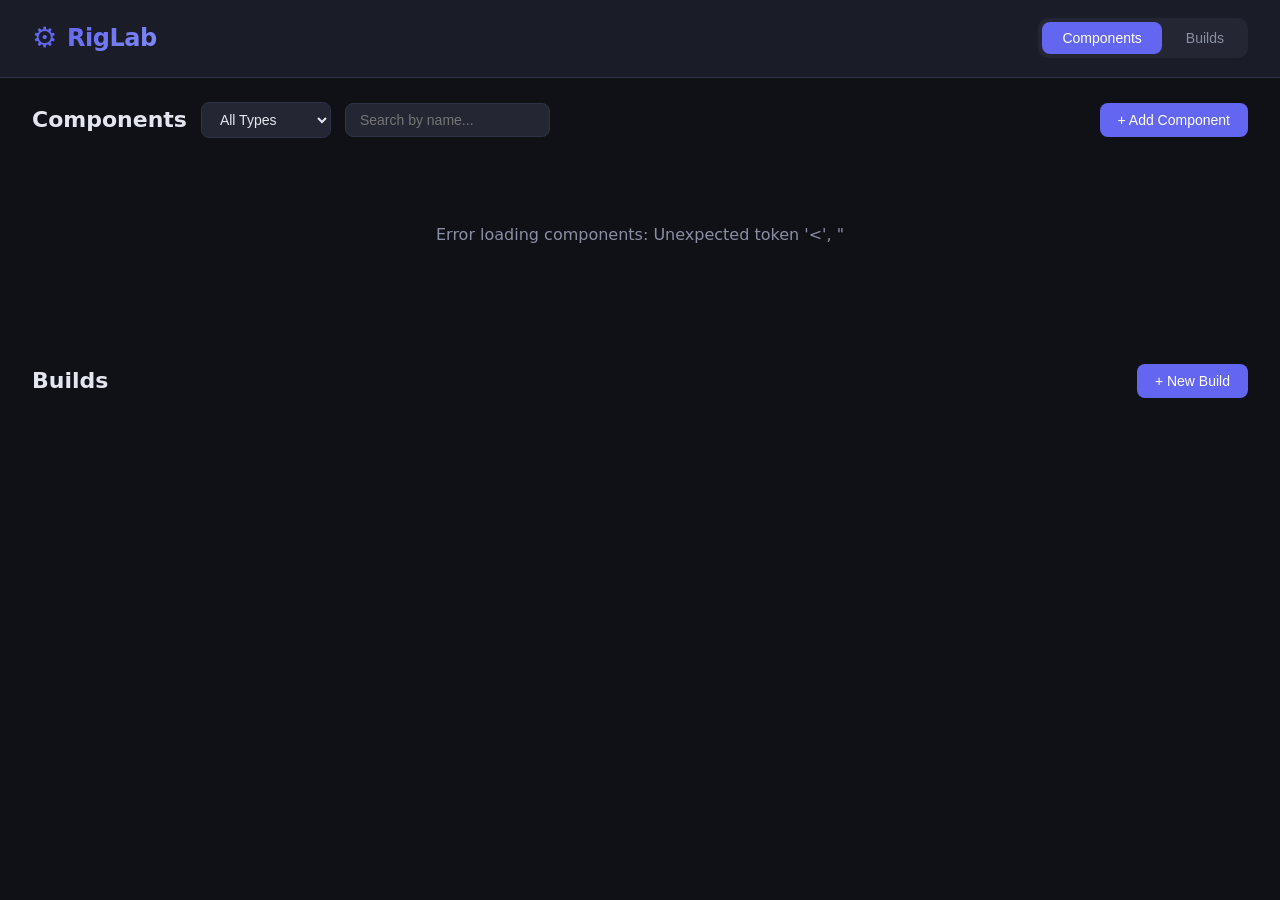
==== src/main/resources/static/index.html @ 479025ba "Added initial implementation of the configurator with components and builds management" ====
<!DOCTYPE html>
<html lang="en">
<head>
    <meta charset="UTF-8">
    <meta name="viewport" content="width=device-width, initial-scale=1.0">
    <title>RigLab - PC Build Configurator</title>
    <link rel="stylesheet" href="style.css">
</head>
<body>

<!-- Header -->
<header class="header">
    <div class="header-brand">
        <span class="logo">&#9881;</span>
        <h1>RigLab</h1>
    </div>
    <nav class="nav">
        <button class="nav-btn active" data-tab="components">Components</button>
        <button class="nav-btn" data-tab="builds">Builds</button>
    </nav>
</header>

<!-- Toast container -->
<div id="toast-container"></div>

<!-- Components Section -->
<main id="tab-components" class="tab-content active">
    <div class="toolbar">
        <div class="toolbar-left">
            <h2>Components</h2>
            <select id="filter-type" class="input">
                <option value="">All Types</option>
                <option value="CPU">CPU</option>
                <option value="GPU">GPU</option>
                <option value="MOTHERBOARD">Motherboard</option>
                <option value="RAM">RAM</option>
                <option value="PSU">PSU</option>
                <option value="CASE">Case</option>
                <option value="COOLER">Cooler</option>
                <option value="STORAGE">Storage</option>
            </select>
            <input type="text" id="search-name" class="input" placeholder="Search by name...">
        </div>
        <button class="btn btn-primary" id="btn-add-component">+ Add Component</button>
    </div>

    <div id="components-list" class="card-grid">
        <!-- Dynamically populated -->
    </div>
</main>

<!-- Builds Section -->
<main id="tab-builds" class="tab-content">
    <div class="toolbar">
        <div class="toolbar-left">
            <h2>Builds</h2>
        </div>
        <button class="btn btn-primary" id="btn-add-build">+ New Build</button>
    </div>

    <div id="builds-list" class="card-grid">
        <!-- Dynamically populated -->
    </div>
</main>

<!-- Component Modal -->
<div id="component-modal" class="modal-overlay hidden">
    <div class="modal">
        <div class="modal-header">
            <h3 id="component-modal-title">Add Component</h3>
            <button class="modal-close" data-close="component-modal">&times;</button>
        </div>
        <form id="component-form" class="modal-body">
            <div class="form-row">
                <div class="form-group">
                    <label for="comp-name">Name *</label>
                    <input type="text" id="comp-name" class="input" required>
                </div>
                <div class="form-group">
                    <label for="comp-brand">Brand *</label>
                    <input type="text" id="comp-brand" class="input" required>
                </div>
            </div>
            <div class="form-row">
                <div class="form-group">
                    <label for="comp-type">Type *</label>
                    <select id="comp-type" class="input" required>
                        <option value="">Select type</option>
                        <option value="CPU">CPU</option>
                        <option value="GPU">GPU</option>
                        <option value="MOTHERBOARD">Motherboard</option>
                        <option value="RAM">RAM</option>
                        <option value="PSU">PSU</option>
                        <option value="CASE">Case</option>
                        <option value="COOLER">Cooler</option>
                        <option value="STORAGE">Storage</option>
                    </select>
                </div>
                <div class="form-group">
                    <label for="comp-price">Price ($)</label>
                    <input type="number" id="comp-price" class="input" step="0.01" min="0">
                </div>
                <div class="form-group">
                    <label for="comp-power">Power (W)</label>
                    <input type="number" id="comp-power" class="input" min="0">
                </div>
            </div>

            <!-- Dynamic detail fields -->
            <div id="detail-fields"></div>

            <input type="hidden" id="comp-edit-id">
            <div class="modal-footer">
                <button type="button" class="btn btn-secondary" data-close="component-modal">Cancel</button>
                <button type="submit" class="btn btn-primary" id="comp-submit-btn">Save</button>
            </div>
        </form>
    </div>
</div>

<!-- Build Modal -->
<div id="build-modal" class="modal-overlay hidden">
    <div class="modal modal-wide">
        <div class="modal-header">
            <h3 id="build-modal-title">New Build</h3>
            <button class="modal-close" data-close="build-modal">&times;</button>
        </div>
        <form id="build-form" class="modal-body">
            <div class="form-group">
                <label for="build-name">Build Name *</label>
                <input type="text" id="build-name" class="input" required>
            </div>

            <div class="form-row">
                <div class="form-group">
                    <label for="build-cpu">CPU *</label>
                    <select id="build-cpu" class="input" required></select>
                </div>
                <div class="form-group">
                    <label for="build-gpu">GPU</label>
                    <select id="build-gpu" class="input"></select>
                </div>
            </div>

            <div class="form-row">
                <div class="form-group">
                    <label for="build-motherboard">Motherboard *</label>
                    <select id="build-motherboard" class="input" required></select>
                </div>
                <div class="form-group">
                    <label for="build-psu">PSU *</label>
                    <select id="build-psu" class="input" required></select>
                </div>
            </div>

            <div class="form-row">
                <div class="form-group">
                    <label for="build-case">Case *</label>
                    <select id="build-case" class="input" required></select>
                </div>
            </div>

            <div class="form-group">
                <label>RAM * <small>(hold Ctrl to select multiple)</small></label>
                <select id="build-ram" class="input" multiple required></select>
            </div>

            <div class="form-row">
                <div class="form-group">
                    <label>Storage <small>(hold Ctrl to select multiple)</small></label>
                    <select id="build-storage" class="input" multiple></select>
                </div>
                <div class="form-group">
                    <label>Coolers <small>(hold Ctrl to select multiple)</small></label>
                    <select id="build-cooler" class="input" multiple></select>
                </div>
            </div>

            <input type="hidden" id="build-edit-id">
            <div class="modal-footer">
                <button type="button" class="btn btn-secondary" data-close="build-modal">Cancel</button>
                <button type="submit" class="btn btn-primary" id="build-submit-btn">Create Build</button>
            </div>
        </form>
    </div>
</div>

<!-- Build Detail Modal -->
<div id="build-detail-modal" class="modal-overlay hidden">
    <div class="modal modal-wide">
        <div class="modal-header">
            <h3 id="build-detail-title">Build Details</h3>
            <button class="modal-close" data-close="build-detail-modal">&times;</button>
        </div>
        <div id="build-detail-body" class="modal-body">
            <!-- Dynamically populated -->
        </div>
    </div>
</div>

<script src="app.js"></script>
</body>
</html>
---- src/main/resources/static/style.css ----
/* ===== Reset & Base ===== */
*, *::before, *::after {
    box-sizing: border-box;
    margin: 0;
    padding: 0;
}

:root {
    --bg: #0f1117;
    --bg-card: #1a1d27;
    --bg-input: #242733;
    --bg-modal: #1e2130;
    --border: #2e3247;
    --text: #e4e6ef;
    --text-muted: #8b8fa3;
    --primary: #6366f1;
    --primary-hover: #818cf8;
    --danger: #ef4444;
    --danger-hover: #f87171;
    --success: #22c55e;
    --warning: #f59e0b;
    --radius: 10px;
    --shadow: 0 4px 24px rgba(0, 0, 0, 0.35);
}

body {
    font-family: 'Segoe UI', system-ui, -apple-system, sans-serif;
    background: var(--bg);
    color: var(--text);
    min-height: 100vh;
    line-height: 1.6;
}

/* ===== Header ===== */
.header {
    display: flex;
    align-items: center;
    justify-content: space-between;
    padding: 16px 32px;
    background: var(--bg-card);
    border-bottom: 1px solid var(--border);
    position: sticky;
    top: 0;
    z-index: 100;
}

.header-brand {
    display: flex;
    align-items: center;
    gap: 10px;
}

.header-brand .logo {
    font-size: 28px;
    color: var(--primary);
}

.header-brand h1 {
    font-size: 24px;
    font-weight: 700;
    letter-spacing: -0.5px;
    background: linear-gradient(135deg, var(--primary), var(--primary-hover));
    -webkit-background-clip: text;
    -webkit-text-fill-color: transparent;
}

.nav {
    display: flex;
    gap: 4px;
    background: var(--bg-input);
    border-radius: var(--radius);
    padding: 4px;
}

.nav-btn {
    padding: 8px 20px;
    border: none;
    border-radius: 8px;
    background: transparent;
    color: var(--text-muted);
    cursor: pointer;
    font-size: 14px;
    font-weight: 500;
    transition: all 0.2s;
}

.nav-btn:hover {
    color: var(--text);
}

.nav-btn.active {
    background: var(--primary);
    color: #fff;
}

/* ===== Toolbar ===== */
.toolbar {
    display: flex;
    align-items: center;
    justify-content: space-between;
    padding: 24px 32px 12px;
    flex-wrap: wrap;
    gap: 12px;
}

.toolbar-left {
    display: flex;
    align-items: center;
    gap: 14px;
    flex-wrap: wrap;
}

.toolbar-left h2 {
    font-size: 22px;
    font-weight: 600;
}

/* ===== Inputs ===== */
.input {
    padding: 8px 14px;
    border: 1px solid var(--border);
    border-radius: 8px;
    background: var(--bg-input);
    color: var(--text);
    font-size: 14px;
    outline: none;
    transition: border 0.2s;
}

.input:focus {
    border-color: var(--primary);
}

select.input {
    cursor: pointer;
}

select[multiple].input {
    min-height: 80px;
}

/* ===== Buttons ===== */
.btn {
    padding: 9px 18px;
    border: none;
    border-radius: 8px;
    font-size: 14px;
    font-weight: 500;
    cursor: pointer;
    transition: all 0.2s;
    display: inline-flex;
    align-items: center;
    gap: 6px;
}

.btn-primary {
    background: var(--primary);
    color: #fff;
}

.btn-primary:hover {
    background: var(--primary-hover);
}

.btn-secondary {
    background: var(--bg-input);
    color: var(--text-muted);
    border: 1px solid var(--border);
}

.btn-secondary:hover {
    color: var(--text);
    border-color: var(--text-muted);
}

.btn-danger {
    background: transparent;
    color: var(--danger);
    border: 1px solid var(--danger);
}

.btn-danger:hover {
    background: var(--danger);
    color: #fff;
}

.btn-sm {
    padding: 5px 12px;
    font-size: 13px;
}

/* ===== Card Grid ===== */
.card-grid {
    display: grid;
    grid-template-columns: repeat(auto-fill, minmax(320px, 1fr));
    gap: 16px;
    padding: 12px 32px 32px;
}

.card {
    background: var(--bg-card);
    border: 1px solid var(--border);
    border-radius: var(--radius);
    padding: 20px;
    transition: border-color 0.2s, transform 0.15s;
}

.card:hover {
    border-color: var(--primary);
    transform: translateY(-2px);
}

.card-header {
    display: flex;
    justify-content: space-between;
    align-items: flex-start;
    margin-bottom: 10px;
}

.card-header h3 {
    font-size: 16px;
    font-weight: 600;
}

.card-type {
    font-size: 11px;
    font-weight: 600;
    text-transform: uppercase;
    letter-spacing: 0.5px;
    padding: 3px 10px;
    border-radius: 20px;
    background: rgba(99, 102, 241, 0.15);
    color: var(--primary-hover);
    white-space: nowrap;
}

.card-brand {
    font-size: 13px;
    color: var(--text-muted);
    margin-bottom: 10px;
}

.card-details {
    display: flex;
    flex-wrap: wrap;
    gap: 6px;
    margin-bottom: 14px;
}

.card-detail {
    font-size: 12px;
    padding: 3px 8px;
    background: var(--bg-input);
    border-radius: 6px;
    color: var(--text-muted);
}

.card-detail strong {
    color: var(--text);
}

.card-footer {
    display: flex;
    justify-content: space-between;
    align-items: center;
    border-top: 1px solid var(--border);
    padding-top: 12px;
}

.card-price {
    font-size: 18px;
    font-weight: 700;
    color: var(--success);
}

.card-power {
    font-size: 13px;
    color: var(--warning);
}

.card-actions {
    display: flex;
    gap: 6px;
}

/* ===== Build Card Specifics ===== */
.build-card {
    cursor: pointer;
}

.build-card .build-components {
    display: flex;
    flex-wrap: wrap;
    gap: 6px;
    margin-bottom: 12px;
}

.build-chip {
    font-size: 11px;
    padding: 3px 8px;
    background: var(--bg-input);
    border-radius: 6px;
    color: var(--text-muted);
    white-space: nowrap;
    overflow: hidden;
    text-overflow: ellipsis;
    max-width: 200px;
}

.build-stats {
    display: flex;
    gap: 16px;
    margin-bottom: 12px;
}

.build-stat {
    font-size: 13px;
    color: var(--text-muted);
}

.build-stat span {
    font-weight: 600;
}

/* ===== Modal ===== */
.modal-overlay {
    position: fixed;
    inset: 0;
    background: rgba(0, 0, 0, 0.6);
    display: flex;
    align-items: center;
    justify-content: center;
    z-index: 1000;
    backdrop-filter: blur(4px);
}

.modal-overlay.hidden {
    display: none;
}

.modal {
    background: var(--bg-modal);
    border: 1px solid var(--border);
    border-radius: 14px;
    width: 90%;
    max-width: 540px;
    max-height: 85vh;
    overflow-y: auto;
    box-shadow: var(--shadow);
}

.modal-wide {
    max-width: 680px;
}

.modal-header {
    display: flex;
    justify-content: space-between;
    align-items: center;
    padding: 20px 24px 0;
}

.modal-header h3 {
    font-size: 20px;
    font-weight: 600;
}

.modal-close {
    background: none;
    border: none;
    color: var(--text-muted);
    font-size: 24px;
    cursor: pointer;
    padding: 4px 8px;
    border-radius: 6px;
    transition: all 0.2s;
}

.modal-close:hover {
    background: var(--bg-input);
    color: var(--text);
}

.modal-body {
    padding: 20px 24px;
}

.modal-footer {
    display: flex;
    justify-content: flex-end;
    gap: 10px;
    padding-top: 16px;
    border-top: 1px solid var(--border);
    margin-top: 16px;
}

/* ===== Form ===== */
.form-group {
    display: flex;
    flex-direction: column;
    gap: 4px;
    flex: 1;
}

.form-group label {
    font-size: 13px;
    font-weight: 500;
    color: var(--text-muted);
}

.form-group label small {
    font-weight: 400;
    opacity: 0.7;
}

.form-row {
    display: flex;
    gap: 12px;
    margin-bottom: 12px;
}

.form-group + .form-group {
    margin-bottom: 0;
}

.form-group {
    margin-bottom: 12px;
}

.form-row .form-group {
    margin-bottom: 0;
}

#detail-fields {
    border-top: 1px solid var(--border);
    padding-top: 14px;
    margin-top: 14px;
}

#detail-fields:empty {
    border: none;
    padding: 0;
    margin: 0;
}

#detail-fields h4 {
    font-size: 14px;
    font-weight: 600;
    color: var(--primary-hover);
    margin-bottom: 12px;
}

/* ===== Build Detail ===== */
.build-detail-section {
    margin-bottom: 18px;
}

.build-detail-section h4 {
    font-size: 14px;
    font-weight: 600;
    color: var(--primary-hover);
    margin-bottom: 8px;
    text-transform: uppercase;
    letter-spacing: 0.5px;
}

.build-detail-component {
    background: var(--bg-input);
    padding: 12px 16px;
    border-radius: 8px;
    margin-bottom: 6px;
}

.build-detail-component .comp-name {
    font-weight: 600;
    font-size: 14px;
}

.build-detail-component .comp-meta {
    font-size: 12px;
    color: var(--text-muted);
    margin-top: 2px;
}

.build-detail-summary {
    background: var(--bg-card);
    border: 1px solid var(--border);
    border-radius: 8px;
    padding: 16px;
    display: flex;
    justify-content: space-around;
    text-align: center;
}

.build-detail-summary .stat-label {
    font-size: 12px;
    color: var(--text-muted);
    text-transform: uppercase;
    letter-spacing: 0.5px;
}

.build-detail-summary .stat-value {
    font-size: 22px;
    font-weight: 700;
}

.build-detail-summary .stat-value.price {
    color: var(--success);
}

.build-detail-summary .stat-value.power {
    color: var(--warning);
}

/* ===== Toast ===== */
#toast-container {
    position: fixed;
    top: 80px;
    right: 24px;
    z-index: 2000;
    display: flex;
    flex-direction: column;
    gap: 8px;
}

.toast {
    padding: 12px 20px;
    border-radius: 8px;
    font-size: 14px;
    animation: slideIn 0.3s ease, fadeOut 0.3s ease 2.7s forwards;
    max-width: 400px;
    word-break: break-word;
}

.toast-success {
    background: rgba(34, 197, 94, 0.15);
    border: 1px solid var(--success);
    color: var(--success);
}

.toast-error {
    background: rgba(239, 68, 68, 0.15);
    border: 1px solid var(--danger);
    color: var(--danger);
}

@keyframes slideIn {
    from { transform: translateX(100%); opacity: 0; }
    to { transform: translateX(0); opacity: 1; }
}

@keyframes fadeOut {
    to { opacity: 0; transform: translateX(50%); }
}

/* ===== Empty State ===== */
.empty-state {
    grid-column: 1 / -1;
    text-align: center;
    padding: 60px 20px;
    color: var(--text-muted);
}

.empty-state .empty-icon {
    font-size: 48px;
    margin-bottom: 12px;
    opacity: 0.4;
}

.empty-state p {
    font-size: 16px;
}

/* ===== Loading ===== */
.loading {
    grid-column: 1 / -1;
    text-align: center;
    padding: 40px;
    color: var(--text-muted);
}

.spinner {
    display: inline-block;
    width: 32px;
    height: 32px;
    border: 3px solid var(--border);
    border-top-color: var(--primary);
    border-radius: 50%;
    animation: spin 0.8s linear infinite;
    margin-bottom: 8px;
}

@keyframes spin {
    to { transform: rotate(360deg); }
}

/* ===== Scrollbar ===== */
::-webkit-scrollbar {
    width: 8px;
}

::-webkit-scrollbar-track {
    background: var(--bg);
}

::-webkit-scrollbar-thumb {
    background: var(--border);
    border-radius: 4px;
}

::-webkit-scrollbar-thumb:hover {
    background: var(--text-muted);
}

/* ===== Responsive ===== */
@media (max-width: 768px) {
    .header {
        flex-direction: column;
        gap: 12px;
        padding: 12px 16px;
    }

    .toolbar {
        padding: 16px;
    }

    .toolbar-left {
        flex-direction: column;
        align-items: flex-start;
        width: 100%;
    }

    .toolbar-left .input {
        width: 100%;
    }

    .card-grid {
        padding: 8px 16px 16px;
        grid-template-columns: 1fr;
    }

    .form-row {
        flex-direction: column;
    }

    .modal {
        width: 95%;
    }
}

/* ===== Type-specific badge colors ===== */
.card-type[data-type="CPU"] { background: rgba(239, 68, 68, 0.15); color: #f87171; }
.card-type[data-type="GPU"] { background: rgba(34, 197, 94, 0.15); color: #4ade80; }
.card-type[data-type="MOTHERBOARD"] { background: rgba(168, 85, 247, 0.15); color: #c084fc; }
.card-type[data-type="RAM"] { background: rgba(59, 130, 246, 0.15); color: #60a5fa; }
.card-type[data-type="PSU"] { background: rgba(245, 158, 11, 0.15); color: #fbbf24; }
.card-type[data-type="CASE"] { background: rgba(107, 114, 128, 0.15); color: #9ca3af; }
.card-type[data-type="COOLER"] { background: rgba(6, 182, 212, 0.15); color: #22d3ee; }
.card-type[data-type="STORAGE"] { background: rgba(244, 114, 182, 0.15); color: #f472b6; }
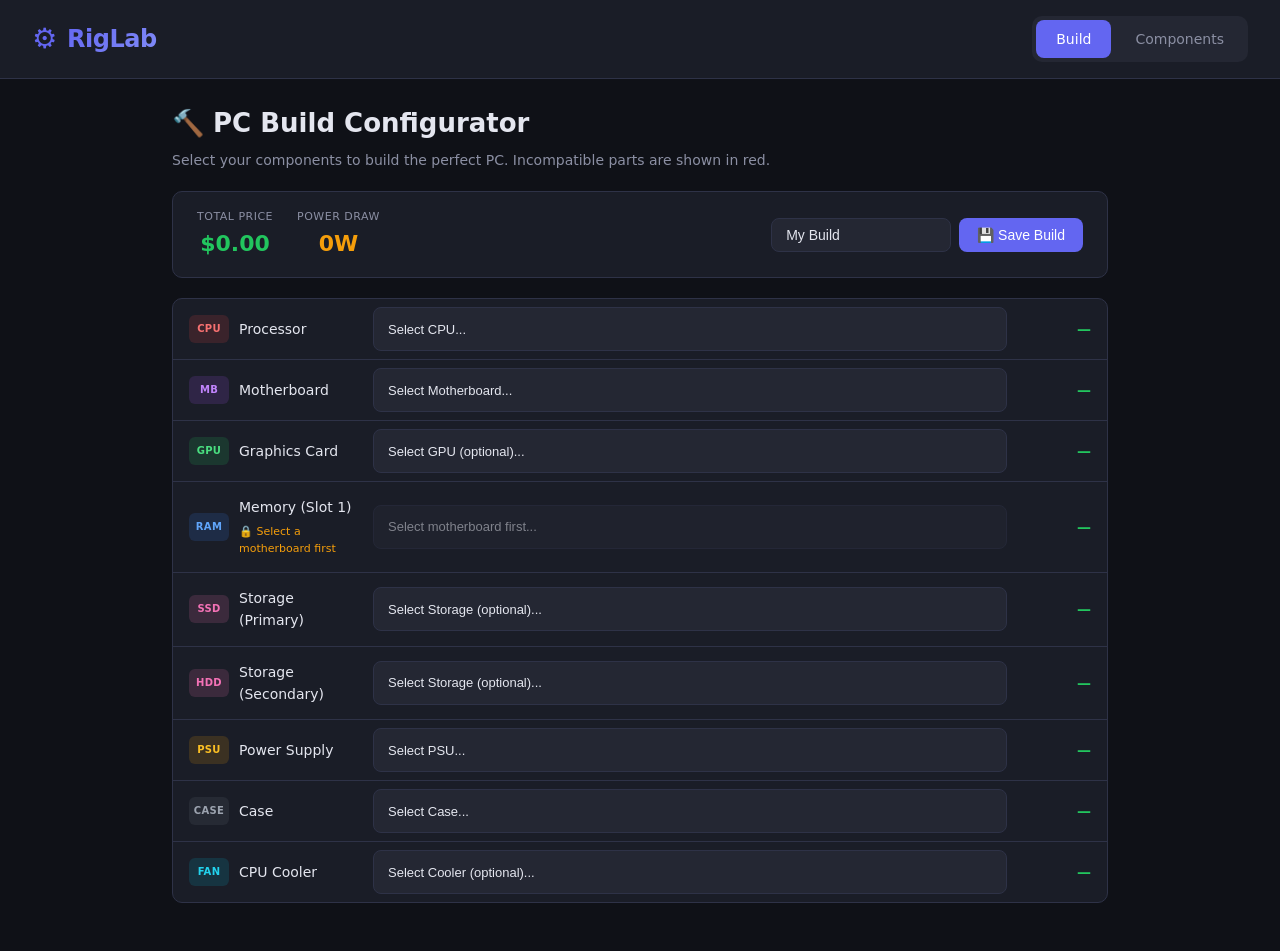
==== commit 19b999da: "Add components page with filtering, pagination, and CRUD functionality" ====
--- a/src/main/resources/static/index.html
+++ b/src/main/resources/static/index.html
@@ -8,195 +8,245 @@
 </head>
 <body>
 
-<!-- Header -->
 <header class="header">
     <div class="header-brand">
-        <span class="logo">&#9881;</span>
-        <h1>RigLab</h1>
+        <a href="/" class="brand-link">
+            <span class="logo">&#9881;</span>
+            <h1>RigLab</h1>
+        </a>
     </div>
     <nav class="nav">
-        <button class="nav-btn active" data-tab="components">Components</button>
-        <button class="nav-btn" data-tab="builds">Builds</button>
+        <a href="/" class="nav-btn active">Build</a>
+        <a href="/components.html" class="nav-btn">Components</a>
     </nav>
 </header>
 
-<!-- Toast container -->
 <div id="toast-container"></div>
 
-<!-- Components Section -->
-<main id="tab-components" class="tab-content active">
-    <div class="toolbar">
-        <div class="toolbar-left">
-            <h2>Components</h2>
-            <select id="filter-type" class="input">
-                <option value="">All Types</option>
-                <option value="CPU">CPU</option>
-                <option value="GPU">GPU</option>
-                <option value="MOTHERBOARD">Motherboard</option>
-                <option value="RAM">RAM</option>
-                <option value="PSU">PSU</option>
-                <option value="CASE">Case</option>
-                <option value="COOLER">Cooler</option>
-                <option value="STORAGE">Storage</option>
-            </select>
-            <input type="text" id="search-name" class="input" placeholder="Search by name...">
-        </div>
-        <button class="btn btn-primary" id="btn-add-component">+ Add Component</button>
-    </div>
-
-    <div id="components-list" class="card-grid">
-        <!-- Dynamically populated -->
+<main class="configurator-main">
+    <div class="config-header">
+        <h2>&#128296; PC Build Configurator</h2>
+        <p class="config-subtitle">Select your components to build the perfect PC. Incompatible parts are shown in red.</p>
+    </div>
+
+    <div class="config-summary-bar">
+        <div class="summary-item">
+            <span class="summary-label">Total Price</span>
+            <span class="summary-value price" id="total-price">$0.00</span>
+        </div>
+        <div class="summary-item">
+            <span class="summary-label">Power Draw</span>
+            <span class="summary-value power" id="total-power">0W</span>
+        </div>
+        <div class="summary-actions">
+            <input type="text" id="build-name" class="input" placeholder="Build name..." value="My Build">
+            <button class="btn btn-primary" id="btn-save-build">&#128190; Save Build</button>
+        </div>
+    </div>
+
+    <div class="config-table">
+        <!-- CPU -->
+        <div class="config-row" data-slot="cpu">
+            <div class="config-label">
+                <span class="config-icon" data-type="CPU">CPU</span>
+                <span>Processor</span>
+            </div>
+            <div class="config-selector">
+                <div class="custom-dropdown" id="dropdown-cpu">
+                    <button class="dropdown-trigger" data-slot="cpu">
+                        <span class="dropdown-placeholder">Select CPU...</span>
+                    </button>
+                    <div class="dropdown-panel hidden"></div>
+                </div>
+            </div>
+            <div class="config-price" id="price-cpu">&mdash;</div>
+        </div>
+
+        <!-- Motherboard -->
+        <div class="config-row" data-slot="motherboard">
+            <div class="config-label">
+                <span class="config-icon" data-type="MOTHERBOARD">MB</span>
+                <span>Motherboard</span>
+            </div>
+            <div class="config-selector">
+                <div class="custom-dropdown" id="dropdown-motherboard">
+                    <button class="dropdown-trigger" data-slot="motherboard">
+                        <span class="dropdown-placeholder">Select Motherboard...</span>
+                    </button>
+                    <div class="dropdown-panel hidden"></div>
+                </div>
+            </div>
+            <div class="config-price" id="price-motherboard">&mdash;</div>
+        </div>
+
+        <!-- GPU -->
+        <div class="config-row" data-slot="gpu">
+            <div class="config-label">
+                <span class="config-icon" data-type="GPU">GPU</span>
+                <span>Graphics Card</span>
+            </div>
+            <div class="config-selector">
+                <div class="custom-dropdown" id="dropdown-gpu">
+                    <button class="dropdown-trigger" data-slot="gpu">
+                        <span class="dropdown-placeholder">Select GPU (optional)...</span>
+                    </button>
+                    <div class="dropdown-panel hidden"></div>
+                </div>
+            </div>
+            <div class="config-price" id="price-gpu">&mdash;</div>
+        </div>
+
+        <!-- RAM Slot 1 -->
+        <div class="config-row" data-slot="ram-0">
+            <div class="config-label">
+                <span class="config-icon" data-type="RAM">RAM</span>
+                <span>Memory (Slot 1) <span class="ram-lock-msg" id="ram-lock-msg">&#128274; Select a motherboard first</span></span>
+            </div>
+            <div class="config-selector">
+                <div class="custom-dropdown" id="dropdown-ram-0">
+                    <button class="dropdown-trigger" data-slot="ram-0" disabled>
+                        <span class="dropdown-placeholder">Select motherboard first...</span>
+                    </button>
+                    <div class="dropdown-panel hidden"></div>
+                </div>
+            </div>
+            <div class="config-price" id="price-ram-0">&mdash;</div>
+        </div>
+        <!-- RAM Slot 2 -->
+        <div class="config-row ram-extra hidden" data-slot="ram-1">
+            <div class="config-label">
+                <span class="config-icon" data-type="RAM">RAM</span>
+                <span>Memory (Slot 2)</span>
+            </div>
+            <div class="config-selector">
+                <div class="custom-dropdown" id="dropdown-ram-1">
+                    <button class="dropdown-trigger" data-slot="ram-1">
+                        <span class="dropdown-placeholder">Select RAM (optional)...</span>
+                    </button>
+                    <div class="dropdown-panel hidden"></div>
+                </div>
+            </div>
+            <div class="config-price" id="price-ram-1">&mdash;</div>
+        </div>
+        <!-- RAM Slot 3 -->
+        <div class="config-row ram-extra hidden" data-slot="ram-2">
+            <div class="config-label">
+                <span class="config-icon" data-type="RAM">RAM</span>
+                <span>Memory (Slot 3)</span>
+            </div>
+            <div class="config-selector">
+                <div class="custom-dropdown" id="dropdown-ram-2">
+                    <button class="dropdown-trigger" data-slot="ram-2">
+                        <span class="dropdown-placeholder">Select RAM (optional)...</span>
+                    </button>
+                    <div class="dropdown-panel hidden"></div>
+                </div>
+            </div>
+            <div class="config-price" id="price-ram-2">&mdash;</div>
+        </div>
+        <!-- RAM Slot 4 -->
+        <div class="config-row ram-extra hidden" data-slot="ram-3">
+            <div class="config-label">
+                <span class="config-icon" data-type="RAM">RAM</span>
+                <span>Memory (Slot 4)</span>
+            </div>
+            <div class="config-selector">
+                <div class="custom-dropdown" id="dropdown-ram-3">
+                    <button class="dropdown-trigger" data-slot="ram-3">
+                        <span class="dropdown-placeholder">Select RAM (optional)...</span>
+                    </button>
+                    <div class="dropdown-panel hidden"></div>
+                </div>
+            </div>
+            <div class="config-price" id="price-ram-3">&mdash;</div>
+        </div>
+
+        <!-- Storage 1 -->
+        <div class="config-row" data-slot="storage-0">
+            <div class="config-label">
+                <span class="config-icon" data-type="STORAGE">SSD</span>
+                <span>Storage (Primary)</span>
+            </div>
+            <div class="config-selector">
+                <div class="custom-dropdown" id="dropdown-storage-0">
+                    <button class="dropdown-trigger" data-slot="storage-0">
+                        <span class="dropdown-placeholder">Select Storage (optional)...</span>
+                    </button>
+                    <div class="dropdown-panel hidden"></div>
+                </div>
+            </div>
+            <div class="config-price" id="price-storage-0">&mdash;</div>
+        </div>
+
+        <!-- Storage 2 -->
+        <div class="config-row" data-slot="storage-1">
+            <div class="config-label">
+                <span class="config-icon" data-type="STORAGE">HDD</span>
+                <span>Storage (Secondary)</span>
+            </div>
+            <div class="config-selector">
+                <div class="custom-dropdown" id="dropdown-storage-1">
+                    <button class="dropdown-trigger" data-slot="storage-1">
+                        <span class="dropdown-placeholder">Select Storage (optional)...</span>
+                    </button>
+                    <div class="dropdown-panel hidden"></div>
+                </div>
+            </div>
+            <div class="config-price" id="price-storage-1">&mdash;</div>
+        </div>
+
+        <!-- PSU -->
+        <div class="config-row" data-slot="psu">
+            <div class="config-label">
+                <span class="config-icon" data-type="PSU">PSU</span>
+                <span>Power Supply</span>
+            </div>
+            <div class="config-selector">
+                <div class="custom-dropdown" id="dropdown-psu">
+                    <button class="dropdown-trigger" data-slot="psu">
+                        <span class="dropdown-placeholder">Select PSU...</span>
+                    </button>
+                    <div class="dropdown-panel hidden"></div>
+                </div>
+            </div>
+            <div class="config-price" id="price-psu">&mdash;</div>
+        </div>
+
+        <!-- Case -->
+        <div class="config-row" data-slot="case">
+            <div class="config-label">
+                <span class="config-icon" data-type="CASE">CASE</span>
+                <span>Case</span>
+            </div>
+            <div class="config-selector">
+                <div class="custom-dropdown" id="dropdown-case">
+                    <button class="dropdown-trigger" data-slot="case">
+                        <span class="dropdown-placeholder">Select Case...</span>
+                    </button>
+                    <div class="dropdown-panel hidden"></div>
+                </div>
+            </div>
+            <div class="config-price" id="price-case">&mdash;</div>
+        </div>
+
+        <!-- Cooler -->
+        <div class="config-row" data-slot="cooler">
+            <div class="config-label">
+                <span class="config-icon" data-type="COOLER">FAN</span>
+                <span>CPU Cooler</span>
+            </div>
+            <div class="config-selector">
+                <div class="custom-dropdown" id="dropdown-cooler">
+                    <button class="dropdown-trigger" data-slot="cooler">
+                        <span class="dropdown-placeholder">Select Cooler (optional)...</span>
+                    </button>
+                    <div class="dropdown-panel hidden"></div>
+                </div>
+            </div>
+            <div class="config-price" id="price-cooler">&mdash;</div>
+        </div>
     </div>
 </main>
-
-<!-- Builds Section -->
-<main id="tab-builds" class="tab-content">
-    <div class="toolbar">
-        <div class="toolbar-left">
-            <h2>Builds</h2>
-        </div>
-        <button class="btn btn-primary" id="btn-add-build">+ New Build</button>
-    </div>
-
-    <div id="builds-list" class="card-grid">
-        <!-- Dynamically populated -->
-    </div>
-</main>
-
-<!-- Component Modal -->
-<div id="component-modal" class="modal-overlay hidden">
-    <div class="modal">
-        <div class="modal-header">
-            <h3 id="component-modal-title">Add Component</h3>
-            <button class="modal-close" data-close="component-modal">&times;</button>
-        </div>
-        <form id="component-form" class="modal-body">
-            <div class="form-row">
-                <div class="form-group">
-                    <label for="comp-name">Name *</label>
-                    <input type="text" id="comp-name" class="input" required>
-                </div>
-                <div class="form-group">
-                    <label for="comp-brand">Brand *</label>
-                    <input type="text" id="comp-brand" class="input" required>
-                </div>
-            </div>
-            <div class="form-row">
-                <div class="form-group">
-                    <label for="comp-type">Type *</label>
-                    <select id="comp-type" class="input" required>
-                        <option value="">Select type</option>
-                        <option value="CPU">CPU</option>
-                        <option value="GPU">GPU</option>
-                        <option value="MOTHERBOARD">Motherboard</option>
-                        <option value="RAM">RAM</option>
-                        <option value="PSU">PSU</option>
-                        <option value="CASE">Case</option>
-                        <option value="COOLER">Cooler</option>
-                        <option value="STORAGE">Storage</option>
-                    </select>
-                </div>
-                <div class="form-group">
-                    <label for="comp-price">Price ($)</label>
-                    <input type="number" id="comp-price" class="input" step="0.01" min="0">
-                </div>
-                <div class="form-group">
-                    <label for="comp-power">Power (W)</label>
-                    <input type="number" id="comp-power" class="input" min="0">
-                </div>
-            </div>
-
-            <!-- Dynamic detail fields -->
-            <div id="detail-fields"></div>
-
-            <input type="hidden" id="comp-edit-id">
-            <div class="modal-footer">
-                <button type="button" class="btn btn-secondary" data-close="component-modal">Cancel</button>
-                <button type="submit" class="btn btn-primary" id="comp-submit-btn">Save</button>
-            </div>
-        </form>
-    </div>
-</div>
-
-<!-- Build Modal -->
-<div id="build-modal" class="modal-overlay hidden">
-    <div class="modal modal-wide">
-        <div class="modal-header">
-            <h3 id="build-modal-title">New Build</h3>
-            <button class="modal-close" data-close="build-modal">&times;</button>
-        </div>
-        <form id="build-form" class="modal-body">
-            <div class="form-group">
-                <label for="build-name">Build Name *</label>
-                <input type="text" id="build-name" class="input" required>
-            </div>
-
-            <div class="form-row">
-                <div class="form-group">
-                    <label for="build-cpu">CPU *</label>
-                    <select id="build-cpu" class="input" required></select>
-                </div>
-                <div class="form-group">
-                    <label for="build-gpu">GPU</label>
-                    <select id="build-gpu" class="input"></select>
-                </div>
-            </div>
-
-            <div class="form-row">
-                <div class="form-group">
-                    <label for="build-motherboard">Motherboard *</label>
-                    <select id="build-motherboard" class="input" required></select>
-                </div>
-                <div class="form-group">
-                    <label for="build-psu">PSU *</label>
-                    <select id="build-psu" class="input" required></select>
-                </div>
-            </div>
-
-            <div class="form-row">
-                <div class="form-group">
-                    <label for="build-case">Case *</label>
-                    <select id="build-case" class="input" required></select>
-                </div>
-            </div>
-
-            <div class="form-group">
-                <label>RAM * <small>(hold Ctrl to select multiple)</small></label>
-                <select id="build-ram" class="input" multiple required></select>
-            </div>
-
-            <div class="form-row">
-                <div class="form-group">
-                    <label>Storage <small>(hold Ctrl to select multiple)</small></label>
-                    <select id="build-storage" class="input" multiple></select>
-                </div>
-                <div class="form-group">
-                    <label>Coolers <small>(hold Ctrl to select multiple)</small></label>
-                    <select id="build-cooler" class="input" multiple></select>
-                </div>
-            </div>
-
-            <input type="hidden" id="build-edit-id">
-            <div class="modal-footer">
-                <button type="button" class="btn btn-secondary" data-close="build-modal">Cancel</button>
-                <button type="submit" class="btn btn-primary" id="build-submit-btn">Create Build</button>
-            </div>
-        </form>
-    </div>
-</div>
-
-<!-- Build Detail Modal -->
-<div id="build-detail-modal" class="modal-overlay hidden">
-    <div class="modal modal-wide">
-        <div class="modal-header">
-            <h3 id="build-detail-title">Build Details</h3>
-            <button class="modal-close" data-close="build-detail-modal">&times;</button>
-        </div>
-        <div id="build-detail-body" class="modal-body">
-            <!-- Dynamically populated -->
-        </div>
-    </div>
-</div>
 
 <script src="app.js"></script>
 </body>
--- a/src/main/resources/static/style.css
+++ b/src/main/resources/static/style.css
@@ -31,6 +31,9 @@
     line-height: 1.6;
 }
 
+a { color: inherit; text-decoration: none; }
+.hidden { display: none !important; }
+
 /* ===== Header ===== */
 .header {
     display: flex;
@@ -44,616 +47,415 @@
     z-index: 100;
 }
 
-.header-brand {
-    display: flex;
-    align-items: center;
-    gap: 10px;
-}
-
-.header-brand .logo {
-    font-size: 28px;
-    color: var(--primary);
-}
-
+.header-brand { display: flex; align-items: center; gap: 10px; }
+.brand-link { display: flex; align-items: center; gap: 10px; text-decoration: none; }
+.header-brand .logo { font-size: 28px; color: var(--primary); }
 .header-brand h1 {
-    font-size: 24px;
-    font-weight: 700;
-    letter-spacing: -0.5px;
+    font-size: 24px; font-weight: 700; letter-spacing: -0.5px;
     background: linear-gradient(135deg, var(--primary), var(--primary-hover));
-    -webkit-background-clip: text;
-    -webkit-text-fill-color: transparent;
+    -webkit-background-clip: text; -webkit-text-fill-color: transparent;
 }
 
 .nav {
-    display: flex;
-    gap: 4px;
-    background: var(--bg-input);
-    border-radius: var(--radius);
-    padding: 4px;
-}
-
+    display: flex; gap: 4px;
+    background: var(--bg-input); border-radius: var(--radius); padding: 4px;
+}
 .nav-btn {
-    padding: 8px 20px;
-    border: none;
-    border-radius: 8px;
-    background: transparent;
-    color: var(--text-muted);
-    cursor: pointer;
-    font-size: 14px;
-    font-weight: 500;
-    transition: all 0.2s;
-}
-
-.nav-btn:hover {
-    color: var(--text);
-}
-
-.nav-btn.active {
-    background: var(--primary);
-    color: #fff;
-}
-
-/* ===== Toolbar ===== */
-.toolbar {
-    display: flex;
-    align-items: center;
-    justify-content: space-between;
-    padding: 24px 32px 12px;
-    flex-wrap: wrap;
-    gap: 12px;
-}
-
-.toolbar-left {
-    display: flex;
-    align-items: center;
-    gap: 14px;
-    flex-wrap: wrap;
-}
-
-.toolbar-left h2 {
-    font-size: 22px;
-    font-weight: 600;
-}
+    padding: 8px 20px; border: none; border-radius: 8px;
+    background: transparent; color: var(--text-muted);
+    cursor: pointer; font-size: 14px; font-weight: 500; transition: all 0.2s;
+    text-decoration: none;
+}
+.nav-btn:hover { color: var(--text); }
+.nav-btn.active { background: var(--primary); color: #fff; }
 
 /* ===== Inputs ===== */
 .input {
-    padding: 8px 14px;
-    border: 1px solid var(--border);
-    border-radius: 8px;
-    background: var(--bg-input);
-    color: var(--text);
-    font-size: 14px;
-    outline: none;
-    transition: border 0.2s;
-}
-
-.input:focus {
-    border-color: var(--primary);
-}
-
-select.input {
-    cursor: pointer;
-}
-
-select[multiple].input {
-    min-height: 80px;
-}
+    padding: 8px 14px; border: 1px solid var(--border); border-radius: 8px;
+    background: var(--bg-input); color: var(--text); font-size: 14px;
+    outline: none; transition: border 0.2s;
+}
+.input:focus { border-color: var(--primary); }
+select.input { cursor: pointer; }
 
 /* ===== Buttons ===== */
 .btn {
-    padding: 9px 18px;
-    border: none;
-    border-radius: 8px;
-    font-size: 14px;
-    font-weight: 500;
-    cursor: pointer;
-    transition: all 0.2s;
-    display: inline-flex;
-    align-items: center;
-    gap: 6px;
-}
-
-.btn-primary {
-    background: var(--primary);
-    color: #fff;
-}
-
-.btn-primary:hover {
-    background: var(--primary-hover);
-}
-
-.btn-secondary {
-    background: var(--bg-input);
-    color: var(--text-muted);
-    border: 1px solid var(--border);
-}
-
-.btn-secondary:hover {
-    color: var(--text);
-    border-color: var(--text-muted);
-}
-
-.btn-danger {
-    background: transparent;
-    color: var(--danger);
-    border: 1px solid var(--danger);
-}
-
-.btn-danger:hover {
-    background: var(--danger);
-    color: #fff;
-}
-
-.btn-sm {
-    padding: 5px 12px;
-    font-size: 13px;
-}
-
-/* ===== Card Grid ===== */
+    padding: 9px 18px; border: none; border-radius: 8px;
+    font-size: 14px; font-weight: 500; cursor: pointer;
+    transition: all 0.2s; display: inline-flex; align-items: center; gap: 6px;
+}
+.btn-primary { background: var(--primary); color: #fff; }
+.btn-primary:hover { background: var(--primary-hover); }
+.btn-secondary { background: var(--bg-input); color: var(--text-muted); border: 1px solid var(--border); }
+.btn-secondary:hover { color: var(--text); border-color: var(--text-muted); }
+.btn-danger { background: transparent; color: var(--danger); border: 1px solid var(--danger); }
+.btn-danger:hover { background: var(--danger); color: #fff; }
+.btn-sm { padding: 5px 12px; font-size: 13px; }
+
+/* ===== Toast ===== */
+#toast-container {
+    position: fixed; top: 80px; right: 24px; z-index: 2000;
+    display: flex; flex-direction: column; gap: 8px;
+}
+.toast {
+    padding: 12px 20px; border-radius: 8px; font-size: 14px;
+    animation: slideIn 0.3s ease, fadeOut 0.3s ease 2.7s forwards;
+    max-width: 400px; word-break: break-word;
+}
+.toast-success { background: rgba(34, 197, 94, 0.15); border: 1px solid var(--success); color: var(--success); }
+.toast-error { background: rgba(239, 68, 68, 0.15); border: 1px solid var(--danger); color: var(--danger); }
+@keyframes slideIn { from { transform: translateX(100%); opacity: 0; } to { transform: translateX(0); opacity: 1; } }
+@keyframes fadeOut { to { opacity: 0; transform: translateX(50%); } }
+
+/* ===== Modal ===== */
+.modal-overlay {
+    position: fixed; inset: 0; background: rgba(0,0,0,0.6);
+    display: flex; align-items: center; justify-content: center;
+    z-index: 1000; backdrop-filter: blur(4px);
+}
+.modal-overlay.hidden { display: none; }
+.modal {
+    background: var(--bg-modal); border: 1px solid var(--border);
+    border-radius: 14px; width: 90%; max-width: 600px;
+    max-height: 85vh; overflow-y: auto; box-shadow: var(--shadow);
+}
+.modal-header {
+    display: flex; justify-content: space-between; align-items: center;
+    padding: 20px 24px 0;
+}
+.modal-header h3 { font-size: 20px; font-weight: 600; }
+.modal-close {
+    background: none; border: none; color: var(--text-muted);
+    font-size: 24px; cursor: pointer; padding: 4px 8px;
+    border-radius: 6px; transition: all 0.2s;
+}
+.modal-close:hover { background: var(--bg-input); color: var(--text); }
+.modal-body { padding: 20px 24px; }
+.modal-footer {
+    display: flex; justify-content: flex-end; gap: 10px;
+    padding-top: 16px; border-top: 1px solid var(--border); margin-top: 16px;
+}
+
+/* ===== Form ===== */
+.form-group { display: flex; flex-direction: column; gap: 4px; flex: 1; margin-bottom: 12px; }
+.form-group label { font-size: 13px; font-weight: 500; color: var(--text-muted); }
+.form-row { display: flex; gap: 12px; margin-bottom: 0; }
+.form-row .form-group { margin-bottom: 0; }
+#detail-fields { border-top: 1px solid var(--border); padding-top: 14px; margin-top: 14px; }
+#detail-fields:empty { border: none; padding: 0; margin: 0; }
+#detail-fields h4 { font-size: 14px; font-weight: 600; color: var(--primary-hover); margin-bottom: 12px; }
+
+/* ===== Loading / Empty ===== */
+.loading { grid-column: 1/-1; text-align: center; padding: 40px; color: var(--text-muted); }
+.spinner {
+    display: inline-block; width: 32px; height: 32px;
+    border: 3px solid var(--border); border-top-color: var(--primary);
+    border-radius: 50%; animation: spin 0.8s linear infinite; margin-bottom: 8px;
+}
+@keyframes spin { to { transform: rotate(360deg); } }
+.empty-state { grid-column: 1/-1; text-align: center; padding: 60px 20px; color: var(--text-muted); }
+.empty-state .empty-icon { font-size: 48px; margin-bottom: 12px; opacity: 0.4; }
+
+/* =============================================================
+   CONFIGURATOR (index.html)
+   ============================================================= */
+.configurator-main { max-width: 1000px; margin: 0 auto; padding: 24px 32px 48px; }
+
+.config-header { margin-bottom: 20px; }
+.config-header h2 { font-size: 26px; font-weight: 700; }
+.config-subtitle { color: var(--text-muted); font-size: 14px; margin-top: 4px; }
+
+.config-summary-bar {
+    display: flex; align-items: center; gap: 24px;
+    background: var(--bg-card); border: 1px solid var(--border);
+    border-radius: var(--radius); padding: 16px 24px; margin-bottom: 20px;
+    flex-wrap: wrap;
+}
+.summary-item { text-align: center; }
+.summary-label { display: block; font-size: 11px; text-transform: uppercase; letter-spacing: 0.5px; color: var(--text-muted); }
+.summary-value { font-size: 22px; font-weight: 700; }
+.summary-value.price { color: var(--success); }
+.summary-value.power { color: var(--warning); }
+.summary-actions { margin-left: auto; display: flex; gap: 8px; align-items: center; }
+.summary-actions .input { width: 180px; }
+
+/* Config table rows */
+.config-table {
+    background: var(--bg-card); border: 1px solid var(--border);
+    border-radius: var(--radius);
+}
+.config-row {
+    display: grid; grid-template-columns: 200px 1fr 100px;
+    align-items: center; padding: 0;
+    border-bottom: 1px solid var(--border);
+    transition: background 0.15s;
+}
+.config-row:first-child { border-radius: var(--radius) var(--radius) 0 0; }
+.config-row:last-child { border-bottom: none; border-radius: 0 0 var(--radius) var(--radius); }
+.config-row:hover { background: rgba(99,102,241,0.04); }
+.config-row.incompatible { background: rgba(239,68,68,0.06); }
+
+.config-label {
+    display: flex; align-items: center; gap: 10px;
+    padding: 14px 16px; font-size: 14px; font-weight: 500;
+    white-space: normal; min-width: 0;
+}
+.config-label > span:last-child {
+    display: flex; flex-direction: column; gap: 2px;
+}
+.config-icon {
+    display: inline-flex; align-items: center; justify-content: center;
+    width: 40px; height: 28px; font-size: 10px; font-weight: 700;
+    letter-spacing: 0.3px; border-radius: 6px; flex-shrink: 0;
+    text-transform: uppercase;
+}
+.config-icon[data-type="CPU"] { background: rgba(239,68,68,0.15); color: #f87171; }
+.config-icon[data-type="GPU"] { background: rgba(34,197,94,0.15); color: #4ade80; }
+.config-icon[data-type="MOTHERBOARD"] { background: rgba(168,85,247,0.15); color: #c084fc; }
+.config-icon[data-type="RAM"] { background: rgba(59,130,246,0.15); color: #60a5fa; }
+.config-icon[data-type="PSU"] { background: rgba(245,158,11,0.15); color: #fbbf24; }
+.config-icon[data-type="CASE"] { background: rgba(107,114,128,0.15); color: #9ca3af; }
+.config-icon[data-type="COOLER"] { background: rgba(6,182,212,0.15); color: #22d3ee; }
+.config-icon[data-type="STORAGE"] { background: rgba(244,114,182,0.15); color: #f472b6; }
+
+.config-selector { padding: 8px 0; position: relative; overflow: visible; }
+.config-price {
+    text-align: right; padding: 14px 16px;
+    font-weight: 600; color: var(--success); font-size: 14px;
+}
+
+.ram-lock-msg {
+    font-size: 11px; color: var(--warning); font-weight: 400;
+    display: block; margin-top: 2px;
+}
+
+/* Custom dropdown */
+.custom-dropdown { position: relative; width: 100%; }
+.dropdown-trigger {
+    width: 100%; display: flex; align-items: center; gap: 10px;
+    padding: 8px 14px; border: 1px solid var(--border); border-radius: 8px;
+    background: var(--bg-input); color: var(--text); font-size: 13px;
+    cursor: pointer; text-align: left; min-height: 44px; transition: border 0.2s;
+}
+.dropdown-trigger:hover:not(:disabled) { border-color: var(--primary); }
+.dropdown-trigger:disabled { opacity: 0.5; cursor: not-allowed; }
+
+.dropdown-trigger .comp-thumb {
+    width: 36px; height: 36px; border-radius: 4px; object-fit: cover;
+    background: var(--bg); flex-shrink: 0;
+}
+.dropdown-trigger .comp-thumb-placeholder {
+    width: 36px; height: 36px; border-radius: 4px; background: var(--border);
+    display: flex; align-items: center; justify-content: center;
+    font-size: 14px; color: var(--text-muted); flex-shrink: 0;
+}
+.dropdown-trigger .comp-info { flex: 1; min-width: 0; }
+.dropdown-trigger .comp-info .comp-title { font-weight: 600; white-space: nowrap; overflow: hidden; text-overflow: ellipsis; }
+.dropdown-trigger .comp-info .comp-sub { font-size: 11px; color: var(--text-muted); white-space: nowrap; overflow: hidden; text-overflow: ellipsis; }
+
+.dropdown-trigger .dropdown-clear {
+    background: none; border: none; color: var(--text-muted);
+    font-size: 16px; cursor: pointer; padding: 2px 6px; border-radius: 4px;
+    flex-shrink: 0;
+}
+.dropdown-trigger .dropdown-clear:hover { color: var(--danger); background: rgba(239,68,68,0.1); }
+
+.dropdown-panel {
+    position: absolute; top: calc(100% + 4px); left: 0; right: 0;
+    background: var(--bg-modal); border: 1px solid var(--border);
+    border-radius: 10px; box-shadow: var(--shadow);
+    z-index: 200; max-height: 320px; overflow-y: auto;
+}
+.dropdown-panel.drop-up {
+    top: auto; bottom: calc(100% + 4px);
+}
+.dropdown-panel.hidden { display: none; }
+
+.dropdown-search {
+    padding: 10px 12px; border-bottom: 1px solid var(--border);
+    position: sticky; top: 0; background: var(--bg-modal); z-index: 1;
+}
+.dropdown-search input {
+    width: 100%; padding: 6px 10px; border: 1px solid var(--border);
+    border-radius: 6px; background: var(--bg-input); color: var(--text);
+    font-size: 13px; outline: none;
+}
+.dropdown-search input:focus { border-color: var(--primary); }
+
+.dropdown-option {
+    display: flex; align-items: center; gap: 10px;
+    padding: 8px 12px; cursor: pointer; font-size: 13px;
+    transition: background 0.1s; border-bottom: 1px solid rgba(46,50,71,0.4);
+}
+.dropdown-option:last-child { border-bottom: none; }
+.dropdown-option:hover { background: rgba(99,102,241,0.1); }
+.dropdown-option.incompatible {
+    opacity: 0.5; color: var(--danger); cursor: not-allowed;
+    background: rgba(239,68,68,0.05);
+}
+.dropdown-option.incompatible:hover { background: rgba(239,68,68,0.08); }
+
+.dropdown-option .opt-img {
+    width: 40px; height: 40px; border-radius: 4px; object-fit: cover;
+    background: var(--bg); flex-shrink: 0;
+}
+.dropdown-option .opt-img-placeholder {
+    width: 40px; height: 40px; border-radius: 4px; background: var(--border);
+    display: flex; align-items: center; justify-content: center;
+    font-size: 16px; color: var(--text-muted); flex-shrink: 0;
+}
+.dropdown-option .opt-info { flex: 1; min-width: 0; }
+.dropdown-option .opt-name { font-weight: 500; white-space: nowrap; overflow: hidden; text-overflow: ellipsis; }
+.dropdown-option .opt-meta { font-size: 11px; color: var(--text-muted); white-space: nowrap; overflow: hidden; text-overflow: ellipsis; }
+.dropdown-option .opt-price { font-weight: 600; color: var(--success); white-space: nowrap; font-size: 12px; }
+.dropdown-option .opt-incompat-badge {
+    font-size: 10px; background: rgba(239,68,68,0.15); color: var(--danger);
+    padding: 2px 6px; border-radius: 4px; white-space: nowrap;
+}
+
+.dropdown-none { padding: 16px; text-align: center; color: var(--text-muted); font-size: 13px; }
+
+/* =============================================================
+   COMPONENTS PAGE (components.html)
+   ============================================================= */
+.components-layout {
+    display: flex; min-height: calc(100vh - 65px);
+}
+
+/* Sidebar */
+.filter-sidebar {
+    width: 240px; flex-shrink: 0;
+    background: var(--bg-card); border-right: 1px solid var(--border);
+    padding: 20px 16px; overflow-y: auto;
+}
+.filter-header h3 { font-size: 16px; font-weight: 600; margin-bottom: 16px; }
+.filter-section { margin-bottom: 20px; }
+.filter-section h4 { font-size: 12px; font-weight: 600; text-transform: uppercase; letter-spacing: 0.5px; color: var(--text-muted); margin-bottom: 8px; }
+.filter-input { width: 100%; }
+
+.filter-cat-btn {
+    display: block; width: 100%; text-align: left;
+    padding: 8px 12px; border: none; border-radius: 6px;
+    background: transparent; color: var(--text-muted);
+    font-size: 13px; cursor: pointer; transition: all 0.15s;
+    margin-bottom: 2px;
+}
+.filter-cat-btn:hover { background: var(--bg-input); color: var(--text); }
+.filter-cat-btn.active { background: var(--primary); color: #fff; }
+
+.filter-back-btn {
+    display: inline-flex; align-items: center; gap: 6px;
+    padding: 6px 12px; border: 1px solid var(--border); border-radius: 6px;
+    background: var(--bg-input); color: var(--text-muted);
+    font-size: 13px; cursor: pointer; transition: all 0.15s;
+    margin-bottom: 12px;
+}
+.filter-back-btn:hover { color: var(--text); border-color: var(--text-muted); }
+
+.detail-filter-group { margin-bottom: 10px; }
+.detail-filter-group label { display: block; font-size: 12px; color: var(--text-muted); margin-bottom: 4px; }
+.detail-filter-group input,
+.detail-filter-group select { width: 100%; }
+
+/* Main content */
+.components-main { flex: 1; padding: 20px 24px; }
+.components-toolbar {
+    display: flex; align-items: center; justify-content: space-between;
+    margin-bottom: 16px; flex-wrap: wrap; gap: 12px;
+}
+.components-toolbar h2 { font-size: 20px; font-weight: 600; }
+
+/* Card grid */
 .card-grid {
     display: grid;
-    grid-template-columns: repeat(auto-fill, minmax(320px, 1fr));
+    grid-template-columns: repeat(auto-fill, minmax(280px, 1fr));
     gap: 16px;
-    padding: 12px 32px 32px;
 }
 
 .card {
-    background: var(--bg-card);
-    border: 1px solid var(--border);
-    border-radius: var(--radius);
-    padding: 20px;
+    background: var(--bg-card); border: 1px solid var(--border);
+    border-radius: var(--radius); overflow: hidden;
     transition: border-color 0.2s, transform 0.15s;
 }
-
-.card:hover {
-    border-color: var(--primary);
-    transform: translateY(-2px);
-}
-
-.card-header {
-    display: flex;
-    justify-content: space-between;
-    align-items: flex-start;
-    margin-bottom: 10px;
-}
-
-.card-header h3 {
-    font-size: 16px;
-    font-weight: 600;
-}
-
+.card:hover { border-color: var(--primary); transform: translateY(-2px); }
+
+.card-img {
+    width: 100%; height: 160px; object-fit: cover;
+    background: var(--bg-input); display: block;
+}
+.card-img-placeholder {
+    width: 100%; height: 160px; background: var(--bg-input);
+    display: flex; align-items: center; justify-content: center;
+    font-size: 40px; color: var(--border);
+}
+
+.card-body { padding: 14px 16px; }
+.card-header { display: flex; justify-content: space-between; align-items: flex-start; margin-bottom: 6px; }
+.card-header h3 { font-size: 15px; font-weight: 600; flex: 1; min-width: 0; overflow: hidden; text-overflow: ellipsis; white-space: nowrap; }
 .card-type {
-    font-size: 11px;
-    font-weight: 600;
-    text-transform: uppercase;
-    letter-spacing: 0.5px;
-    padding: 3px 10px;
-    border-radius: 20px;
-    background: rgba(99, 102, 241, 0.15);
-    color: var(--primary-hover);
-    white-space: nowrap;
-}
-
-.card-brand {
-    font-size: 13px;
-    color: var(--text-muted);
-    margin-bottom: 10px;
-}
-
-.card-details {
-    display: flex;
-    flex-wrap: wrap;
-    gap: 6px;
-    margin-bottom: 14px;
-}
-
+    font-size: 10px; font-weight: 600; text-transform: uppercase;
+    letter-spacing: 0.5px; padding: 2px 8px; border-radius: 20px;
+    white-space: nowrap; flex-shrink: 0; margin-left: 8px;
+}
+.card-type[data-type="CPU"] { background: rgba(239,68,68,0.15); color: #f87171; }
+.card-type[data-type="GPU"] { background: rgba(34,197,94,0.15); color: #4ade80; }
+.card-type[data-type="MOTHERBOARD"] { background: rgba(168,85,247,0.15); color: #c084fc; }
+.card-type[data-type="RAM"] { background: rgba(59,130,246,0.15); color: #60a5fa; }
+.card-type[data-type="PSU"] { background: rgba(245,158,11,0.15); color: #fbbf24; }
+.card-type[data-type="CASE"] { background: rgba(107,114,128,0.15); color: #9ca3af; }
+.card-type[data-type="COOLER"] { background: rgba(6,182,212,0.15); color: #22d3ee; }
+.card-type[data-type="STORAGE"] { background: rgba(244,114,182,0.15); color: #f472b6; }
+
+.card-brand { font-size: 12px; color: var(--text-muted); margin-bottom: 8px; }
+.card-details { display: flex; flex-wrap: wrap; gap: 4px; margin-bottom: 10px; }
 .card-detail {
-    font-size: 12px;
-    padding: 3px 8px;
-    background: var(--bg-input);
-    border-radius: 6px;
-    color: var(--text-muted);
-}
-
-.card-detail strong {
-    color: var(--text);
-}
+    font-size: 11px; padding: 2px 6px; background: var(--bg-input);
+    border-radius: 4px; color: var(--text-muted);
+}
+.card-detail strong { color: var(--text); }
 
 .card-footer {
-    display: flex;
-    justify-content: space-between;
-    align-items: center;
-    border-top: 1px solid var(--border);
-    padding-top: 12px;
-}
-
-.card-price {
-    font-size: 18px;
-    font-weight: 700;
-    color: var(--success);
-}
-
-.card-power {
-    font-size: 13px;
-    color: var(--warning);
-}
-
-.card-actions {
-    display: flex;
-    gap: 6px;
-}
-
-/* ===== Build Card Specifics ===== */
-.build-card {
-    cursor: pointer;
-}
-
-.build-card .build-components {
-    display: flex;
-    flex-wrap: wrap;
-    gap: 6px;
-    margin-bottom: 12px;
-}
-
-.build-chip {
-    font-size: 11px;
-    padding: 3px 8px;
-    background: var(--bg-input);
-    border-radius: 6px;
-    color: var(--text-muted);
-    white-space: nowrap;
-    overflow: hidden;
-    text-overflow: ellipsis;
-    max-width: 200px;
-}
-
-.build-stats {
-    display: flex;
-    gap: 16px;
-    margin-bottom: 12px;
-}
-
-.build-stat {
-    font-size: 13px;
-    color: var(--text-muted);
-}
-
-.build-stat span {
-    font-weight: 600;
-}
-
-/* ===== Modal ===== */
-.modal-overlay {
-    position: fixed;
-    inset: 0;
-    background: rgba(0, 0, 0, 0.6);
-    display: flex;
-    align-items: center;
-    justify-content: center;
-    z-index: 1000;
-    backdrop-filter: blur(4px);
-}
-
-.modal-overlay.hidden {
-    display: none;
-}
-
-.modal {
-    background: var(--bg-modal);
-    border: 1px solid var(--border);
-    border-radius: 14px;
-    width: 90%;
-    max-width: 540px;
-    max-height: 85vh;
-    overflow-y: auto;
-    box-shadow: var(--shadow);
-}
-
-.modal-wide {
-    max-width: 680px;
-}
-
-.modal-header {
-    display: flex;
-    justify-content: space-between;
-    align-items: center;
-    padding: 20px 24px 0;
-}
-
-.modal-header h3 {
-    font-size: 20px;
-    font-weight: 600;
-}
-
-.modal-close {
-    background: none;
-    border: none;
-    color: var(--text-muted);
-    font-size: 24px;
-    cursor: pointer;
-    padding: 4px 8px;
-    border-radius: 6px;
-    transition: all 0.2s;
-}
-
-.modal-close:hover {
-    background: var(--bg-input);
-    color: var(--text);
-}
-
-.modal-body {
-    padding: 20px 24px;
-}
-
-.modal-footer {
-    display: flex;
-    justify-content: flex-end;
-    gap: 10px;
-    padding-top: 16px;
-    border-top: 1px solid var(--border);
-    margin-top: 16px;
-}
-
-/* ===== Form ===== */
-.form-group {
-    display: flex;
-    flex-direction: column;
-    gap: 4px;
-    flex: 1;
-}
-
-.form-group label {
-    font-size: 13px;
-    font-weight: 500;
-    color: var(--text-muted);
-}
-
-.form-group label small {
-    font-weight: 400;
-    opacity: 0.7;
-}
-
-.form-row {
-    display: flex;
-    gap: 12px;
-    margin-bottom: 12px;
-}
-
-.form-group + .form-group {
-    margin-bottom: 0;
-}
-
-.form-group {
-    margin-bottom: 12px;
-}
-
-.form-row .form-group {
-    margin-bottom: 0;
-}
-
-#detail-fields {
-    border-top: 1px solid var(--border);
-    padding-top: 14px;
-    margin-top: 14px;
-}
-
-#detail-fields:empty {
-    border: none;
-    padding: 0;
-    margin: 0;
-}
-
-#detail-fields h4 {
-    font-size: 14px;
-    font-weight: 600;
-    color: var(--primary-hover);
-    margin-bottom: 12px;
-}
-
-/* ===== Build Detail ===== */
-.build-detail-section {
-    margin-bottom: 18px;
-}
-
-.build-detail-section h4 {
-    font-size: 14px;
-    font-weight: 600;
-    color: var(--primary-hover);
-    margin-bottom: 8px;
-    text-transform: uppercase;
-    letter-spacing: 0.5px;
-}
-
-.build-detail-component {
-    background: var(--bg-input);
-    padding: 12px 16px;
-    border-radius: 8px;
-    margin-bottom: 6px;
-}
-
-.build-detail-component .comp-name {
-    font-weight: 600;
-    font-size: 14px;
-}
-
-.build-detail-component .comp-meta {
-    font-size: 12px;
-    color: var(--text-muted);
-    margin-top: 2px;
-}
-
-.build-detail-summary {
-    background: var(--bg-card);
-    border: 1px solid var(--border);
-    border-radius: 8px;
-    padding: 16px;
-    display: flex;
-    justify-content: space-around;
-    text-align: center;
-}
-
-.build-detail-summary .stat-label {
-    font-size: 12px;
-    color: var(--text-muted);
-    text-transform: uppercase;
-    letter-spacing: 0.5px;
-}
-
-.build-detail-summary .stat-value {
-    font-size: 22px;
-    font-weight: 700;
-}
-
-.build-detail-summary .stat-value.price {
-    color: var(--success);
-}
-
-.build-detail-summary .stat-value.power {
-    color: var(--warning);
-}
-
-/* ===== Toast ===== */
-#toast-container {
-    position: fixed;
-    top: 80px;
-    right: 24px;
-    z-index: 2000;
-    display: flex;
-    flex-direction: column;
-    gap: 8px;
-}
-
-.toast {
-    padding: 12px 20px;
-    border-radius: 8px;
-    font-size: 14px;
-    animation: slideIn 0.3s ease, fadeOut 0.3s ease 2.7s forwards;
-    max-width: 400px;
-    word-break: break-word;
-}
-
-.toast-success {
-    background: rgba(34, 197, 94, 0.15);
-    border: 1px solid var(--success);
-    color: var(--success);
-}
-
-.toast-error {
-    background: rgba(239, 68, 68, 0.15);
-    border: 1px solid var(--danger);
-    color: var(--danger);
-}
-
-@keyframes slideIn {
-    from { transform: translateX(100%); opacity: 0; }
-    to { transform: translateX(0); opacity: 1; }
-}
-
-@keyframes fadeOut {
-    to { opacity: 0; transform: translateX(50%); }
-}
-
-/* ===== Empty State ===== */
-.empty-state {
-    grid-column: 1 / -1;
-    text-align: center;
-    padding: 60px 20px;
-    color: var(--text-muted);
-}
-
-.empty-state .empty-icon {
-    font-size: 48px;
-    margin-bottom: 12px;
-    opacity: 0.4;
-}
-
-.empty-state p {
-    font-size: 16px;
-}
-
-/* ===== Loading ===== */
-.loading {
-    grid-column: 1 / -1;
-    text-align: center;
-    padding: 40px;
-    color: var(--text-muted);
-}
-
-.spinner {
-    display: inline-block;
-    width: 32px;
-    height: 32px;
-    border: 3px solid var(--border);
-    border-top-color: var(--primary);
-    border-radius: 50%;
-    animation: spin 0.8s linear infinite;
-    margin-bottom: 8px;
-}
-
-@keyframes spin {
-    to { transform: rotate(360deg); }
-}
+    display: flex; justify-content: space-between; align-items: center;
+    border-top: 1px solid var(--border); padding-top: 10px;
+}
+.card-price { font-size: 16px; font-weight: 700; color: var(--success); }
+.card-power { font-size: 12px; color: var(--warning); }
+.card-actions { display: flex; gap: 4px; }
+
+/* Pagination */
+.pagination {
+    display: flex; justify-content: center; align-items: center;
+    gap: 4px; padding: 20px 0;
+}
+.page-btn {
+    padding: 6px 12px; border: 1px solid var(--border); border-radius: 6px;
+    background: var(--bg-input); color: var(--text-muted);
+    font-size: 13px; cursor: pointer; transition: all 0.15s;
+}
+.page-btn:hover { border-color: var(--primary); color: var(--text); }
+.page-btn.active { background: var(--primary); color: #fff; border-color: var(--primary); }
+.page-btn:disabled { opacity: 0.4; cursor: not-allowed; }
+.page-info { font-size: 13px; color: var(--text-muted); margin: 0 8px; }
 
 /* ===== Scrollbar ===== */
-::-webkit-scrollbar {
-    width: 8px;
-}
-
-::-webkit-scrollbar-track {
-    background: var(--bg);
-}
-
-::-webkit-scrollbar-thumb {
-    background: var(--border);
-    border-radius: 4px;
-}
-
-::-webkit-scrollbar-thumb:hover {
-    background: var(--text-muted);
-}
+::-webkit-scrollbar { width: 8px; }
+::-webkit-scrollbar-track { background: var(--bg); }
+::-webkit-scrollbar-thumb { background: var(--border); border-radius: 4px; }
+::-webkit-scrollbar-thumb:hover { background: var(--text-muted); }
 
 /* ===== Responsive ===== */
 @media (max-width: 768px) {
-    .header {
-        flex-direction: column;
-        gap: 12px;
-        padding: 12px 16px;
-    }
-
-    .toolbar {
-        padding: 16px;
-    }
-
-    .toolbar-left {
-        flex-direction: column;
-        align-items: flex-start;
-        width: 100%;
-    }
-
-    .toolbar-left .input {
-        width: 100%;
-    }
-
-    .card-grid {
-        padding: 8px 16px 16px;
-        grid-template-columns: 1fr;
-    }
-
-    .form-row {
-        flex-direction: column;
-    }
-
-    .modal {
-        width: 95%;
-    }
-}
-
-/* ===== Type-specific badge colors ===== */
-.card-type[data-type="CPU"] { background: rgba(239, 68, 68, 0.15); color: #f87171; }
-.card-type[data-type="GPU"] { background: rgba(34, 197, 94, 0.15); color: #4ade80; }
-.card-type[data-type="MOTHERBOARD"] { background: rgba(168, 85, 247, 0.15); color: #c084fc; }
-.card-type[data-type="RAM"] { background: rgba(59, 130, 246, 0.15); color: #60a5fa; }
-.card-type[data-type="PSU"] { background: rgba(245, 158, 11, 0.15); color: #fbbf24; }
-.card-type[data-type="CASE"] { background: rgba(107, 114, 128, 0.15); color: #9ca3af; }
-.card-type[data-type="COOLER"] { background: rgba(6, 182, 212, 0.15); color: #22d3ee; }
-.card-type[data-type="STORAGE"] { background: rgba(244, 114, 182, 0.15); color: #f472b6; }
+    .header { flex-direction: column; gap: 12px; padding: 12px 16px; }
+    .configurator-main { padding: 16px; }
+    .config-row { grid-template-columns: 1fr; gap: 4px; }
+    .config-label { padding: 10px 14px 0; }
+    .config-selector { padding: 4px 14px; }
+    .config-price { text-align: left; padding: 0 14px 10px; }
+    .summary-actions { margin-left: 0; width: 100%; }
+    .summary-actions .input { flex: 1; }
+    .components-layout { flex-direction: column; }
+    .filter-sidebar { width: 100%; border-right: none; border-bottom: 1px solid var(--border); }
+    .card-grid { grid-template-columns: 1fr; }
+    .form-row { flex-direction: column; }
+    .modal { width: 95%; }
+}
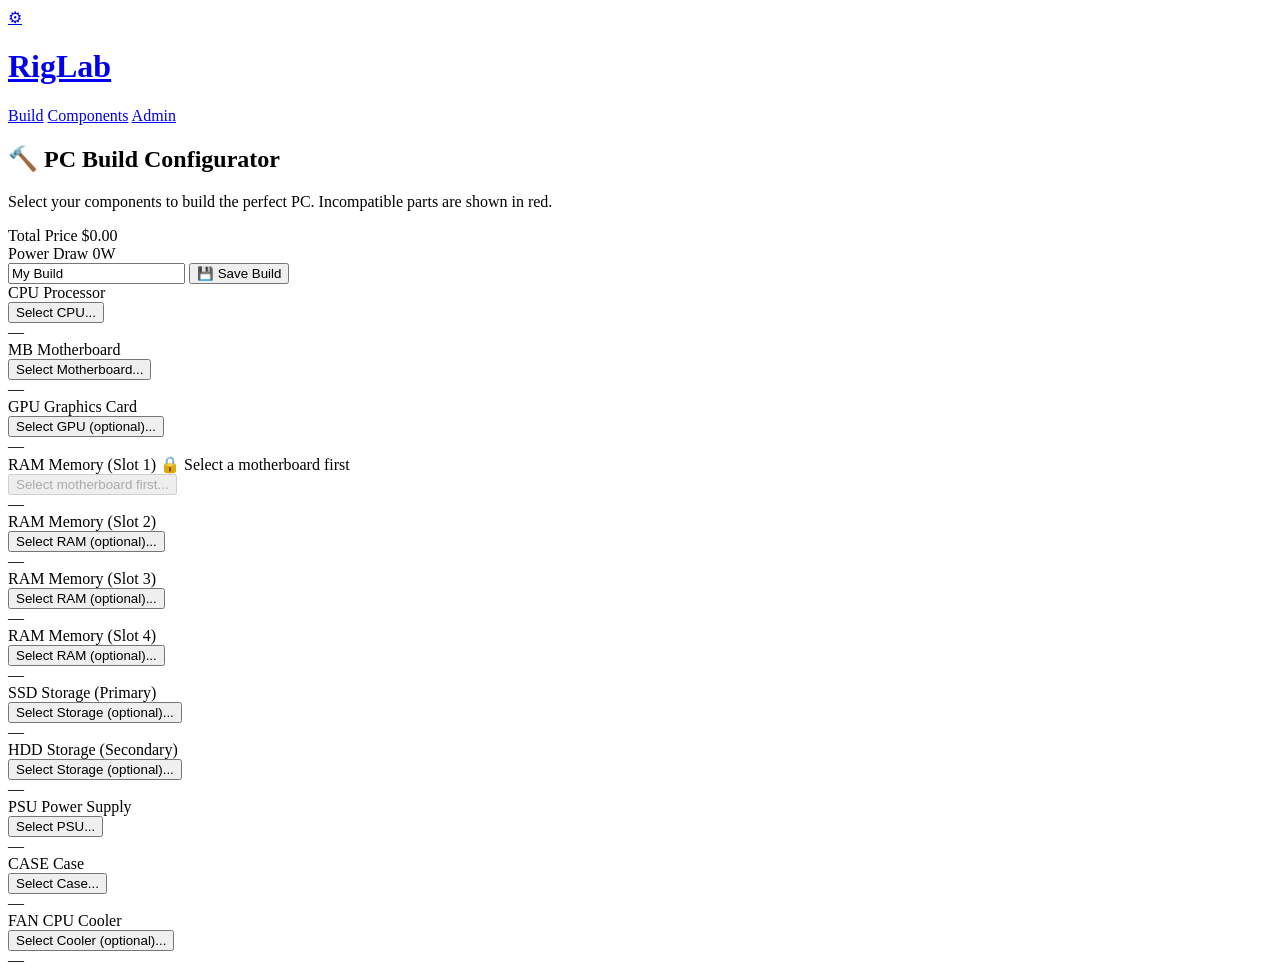
==== commit fc142cbc: "Updated routing for file grouping, added component comparing page, made changes to the admin panel's" ====
--- a/src/main/resources/static/index.html
+++ b/src/main/resources/static/index.html
@@ -4,7 +4,7 @@
     <meta charset="UTF-8">
     <meta name="viewport" content="width=device-width, initial-scale=1.0">
     <title>RigLab - PC Build Configurator</title>
-    <link rel="stylesheet" href="style.css">
+    <link rel="stylesheet" href="/css/style.css">
 </head>
 <body>
 
@@ -17,7 +17,8 @@
     </div>
     <nav class="nav">
         <a href="/" class="nav-btn active">Build</a>
-        <a href="/components.html" class="nav-btn">Components</a>
+        <a href="/pages/components.html" class="nav-btn">Components</a>
+        <a href="/pages/admin.html" class="nav-btn">Admin</a>
     </nav>
 </header>
 
@@ -248,6 +249,6 @@
     </div>
 </main>
 
-<script src="app.js"></script>
+<script src="/js/app.js"></script>
 </body>
 </html>
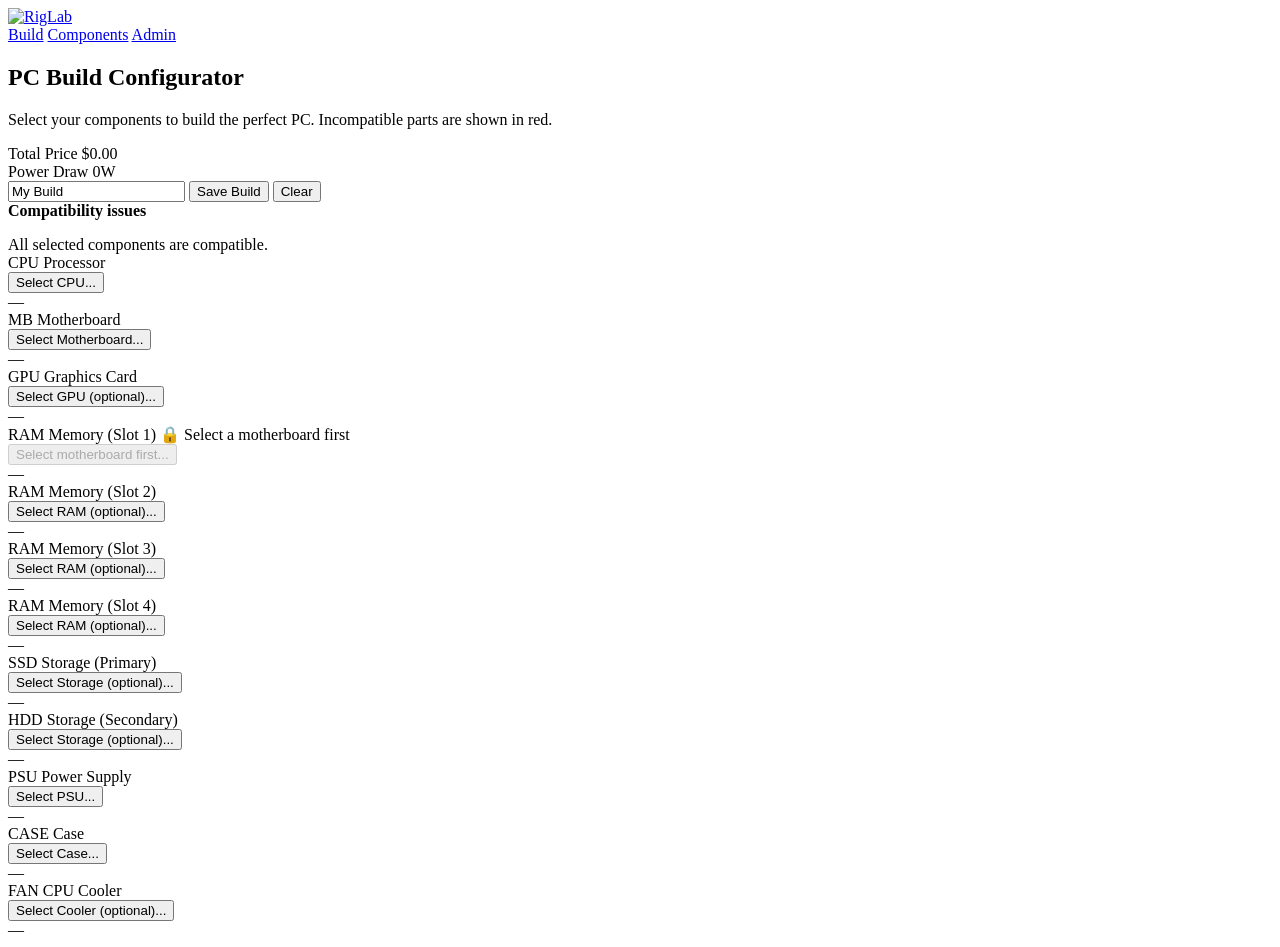
==== commit b6a830e8: "feat(web/configurator): live compat panel, batch checks, auth-gated save - Add a compatibility-warni" ====
--- a/src/main/resources/static/index.html
+++ b/src/main/resources/static/index.html
@@ -11,8 +11,7 @@
 <header class="header">
     <div class="header-brand">
         <a href="/" class="brand-link">
-            <span class="logo">&#9881;</span>
-            <h1>RigLab</h1>
+            <img src="/assets/riglab.svg" alt="RigLab" class="brand-logo">
         </a>
     </div>
     <nav class="nav">
@@ -26,7 +25,7 @@
 
 <main class="configurator-main">
     <div class="config-header">
-        <h2>&#128296; PC Build Configurator</h2>
+        <h2><i data-lucide="cpu" class="icon"></i>PC Build Configurator</h2>
         <p class="config-subtitle">Select your components to build the perfect PC. Incompatible parts are shown in red.</p>
     </div>
 
@@ -41,8 +40,27 @@
         </div>
         <div class="summary-actions">
             <input type="text" id="build-name" class="input" placeholder="Build name..." value="My Build">
-            <button class="btn btn-primary" id="btn-save-build">&#128190; Save Build</button>
-        </div>
+            <button class="btn btn-primary" id="btn-save-build">
+                <i data-lucide="save"></i><span>Save Build</span>
+            </button>
+            <button class="btn btn-secondary" id="btn-clear-build" title="Clear all selections">
+                <i data-lucide="rotate-ccw"></i><span>Clear</span>
+            </button>
+        </div>
+    </div>
+
+    <!-- Live compatibility warnings panel -->
+    <div id="compat-panel" class="compat-panel hidden">
+        <div class="compat-panel-header">
+            <i data-lucide="alert-triangle" class="compat-panel-icon"></i>
+            <strong>Compatibility issues</strong>
+            <span class="compat-panel-count" id="compat-count"></span>
+        </div>
+        <ul id="compat-list" class="compat-list"></ul>
+    </div>
+    <div id="compat-ok" class="compat-ok hidden">
+        <i data-lucide="check-circle-2" class="compat-panel-icon"></i>
+        <span>All selected components are compatible.</span>
     </div>
 
     <div class="config-table">
@@ -249,6 +267,8 @@
     </div>
 </main>
 
+<script src="https://unpkg.com/lucide@latest/dist/umd/lucide.min.js"></script>
+<script src="/js/auth.js"></script>
 <script src="/js/app.js"></script>
 </body>
 </html>
